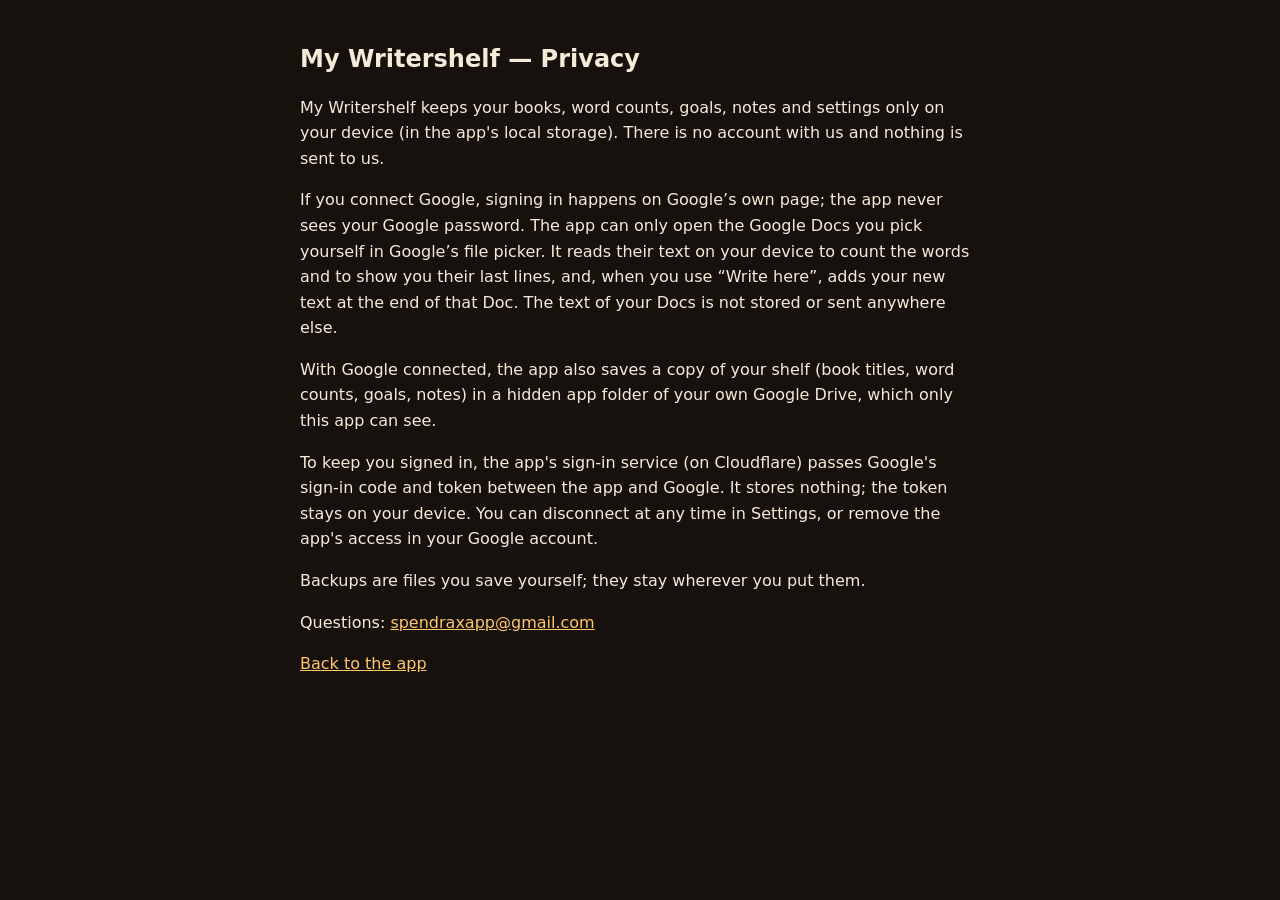
==== privacy.html @ 5ff19577 "My Writershelf 1.0: attic shelf for the books you're writing Books as spines that fill toward a word" ====
<!doctype html>
<html lang="en"><head><meta charset="utf-8"><meta name="viewport" content="width=device-width,initial-scale=1">
<title>Privacy · My Writershelf</title>
<style>body{font:16px/1.6 system-ui,sans-serif;max-width:680px;margin:0 auto;padding:24px;background:#17110d;color:#f6ead9}a{color:#ffc66b}h1{font-size:24px}</style>
</head><body>
<h1>My Writershelf — Privacy</h1>
<p>My Writershelf keeps your books, word counts, goals, notes and settings only on your device (in the app's local storage). There is no account with us and nothing is sent to us.</p>
<p>If you connect Google, signing in happens on Google’s own page; the app never sees your Google password. The app can only open the Google Docs you pick yourself in Google’s file picker. It reads their text on your device to count the words and to show you their last lines, and, when you use “Write here”, adds your new text at the end of that Doc. The text of your Docs is not stored or sent anywhere else.</p>
<p>With Google connected, the app also saves a copy of your shelf (book titles, word counts, goals, notes) in a hidden app folder of your own Google Drive, which only this app can see.</p>
<p>To keep you signed in, the app's sign-in service (on Cloudflare) passes Google's sign-in code and token between the app and Google. It stores nothing; the token stays on your device. You can disconnect at any time in Settings, or remove the app's access in your Google account.</p>
<p>Backups are files you save yourself; they stay wherever you put them.</p>
<p>Questions: <a href="mailto:spendraxapp@gmail.com">spendraxapp@gmail.com</a></p>
<p><a href="./">Back to the app</a></p>
</body></html>
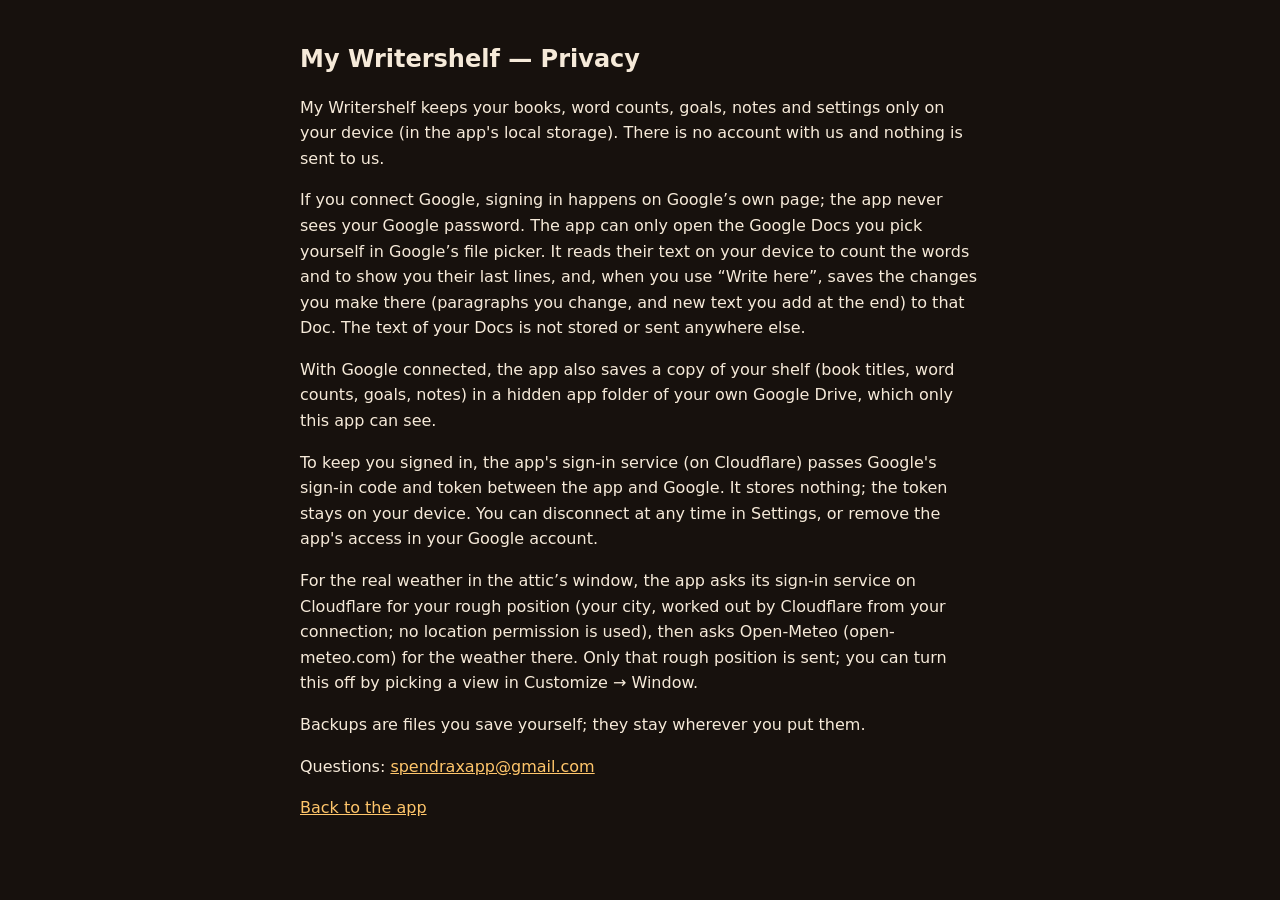
==== commit 76724d27: "1.5: edit your whole Doc in the app, real weather, playing with the buddy, hats from medals - Open a" ====
--- a/privacy.html
+++ b/privacy.html
@@ -5,9 +5,10 @@
 </head><body>
 <h1>My Writershelf — Privacy</h1>
 <p>My Writershelf keeps your books, word counts, goals, notes and settings only on your device (in the app's local storage). There is no account with us and nothing is sent to us.</p>
-<p>If you connect Google, signing in happens on Google’s own page; the app never sees your Google password. The app can only open the Google Docs you pick yourself in Google’s file picker. It reads their text on your device to count the words and to show you their last lines, and, when you use “Write here”, adds your new text at the end of that Doc. The text of your Docs is not stored or sent anywhere else.</p>
+<p>If you connect Google, signing in happens on Google’s own page; the app never sees your Google password. The app can only open the Google Docs you pick yourself in Google’s file picker. It reads their text on your device to count the words and to show you their last lines, and, when you use “Write here”, saves the changes you make there (paragraphs you change, and new text you add at the end) to that Doc. The text of your Docs is not stored or sent anywhere else.</p>
 <p>With Google connected, the app also saves a copy of your shelf (book titles, word counts, goals, notes) in a hidden app folder of your own Google Drive, which only this app can see.</p>
 <p>To keep you signed in, the app's sign-in service (on Cloudflare) passes Google's sign-in code and token between the app and Google. It stores nothing; the token stays on your device. You can disconnect at any time in Settings, or remove the app's access in your Google account.</p>
+<p>For the real weather in the attic’s window, the app asks its sign-in service on Cloudflare for your rough position (your city, worked out by Cloudflare from your connection; no location permission is used), then asks Open-Meteo (open-meteo.com) for the weather there. Only that rough position is sent; you can turn this off by picking a view in Customize → Window.</p>
 <p>Backups are files you save yourself; they stay wherever you put them.</p>
 <p>Questions: <a href="mailto:spendraxapp@gmail.com">spendraxapp@gmail.com</a></p>
 <p><a href="./">Back to the app</a></p>
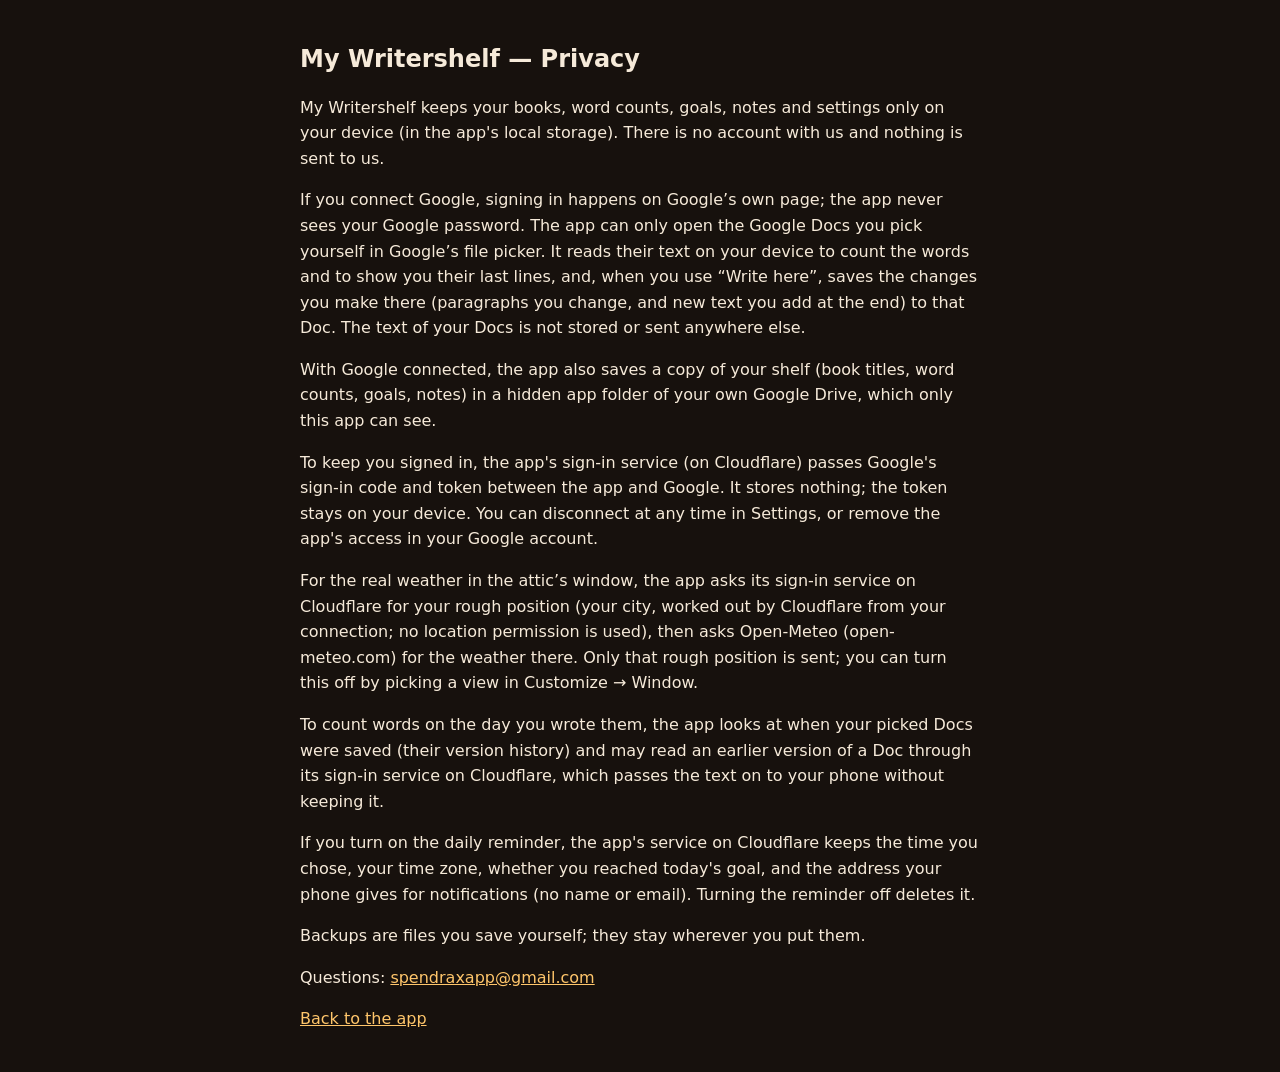
==== commit 4fb98d38: "1.7: words on the day they were written, daily writing reminder - Docs words are put on the days the" ====
--- a/privacy.html
+++ b/privacy.html
@@ -9,6 +9,8 @@
 <p>With Google connected, the app also saves a copy of your shelf (book titles, word counts, goals, notes) in a hidden app folder of your own Google Drive, which only this app can see.</p>
 <p>To keep you signed in, the app's sign-in service (on Cloudflare) passes Google's sign-in code and token between the app and Google. It stores nothing; the token stays on your device. You can disconnect at any time in Settings, or remove the app's access in your Google account.</p>
 <p>For the real weather in the attic’s window, the app asks its sign-in service on Cloudflare for your rough position (your city, worked out by Cloudflare from your connection; no location permission is used), then asks Open-Meteo (open-meteo.com) for the weather there. Only that rough position is sent; you can turn this off by picking a view in Customize → Window.</p>
+<p>To count words on the day you wrote them, the app looks at when your picked Docs were saved (their version history) and may read an earlier version of a Doc through its sign-in service on Cloudflare, which passes the text on to your phone without keeping it.</p>
+<p>If you turn on the daily reminder, the app's service on Cloudflare keeps the time you chose, your time zone, whether you reached today's goal, and the address your phone gives for notifications (no name or email). Turning the reminder off deletes it.</p>
 <p>Backups are files you save yourself; they stay wherever you put them.</p>
 <p>Questions: <a href="mailto:spendraxapp@gmail.com">spendraxapp@gmail.com</a></p>
 <p><a href="./">Back to the app</a></p>
